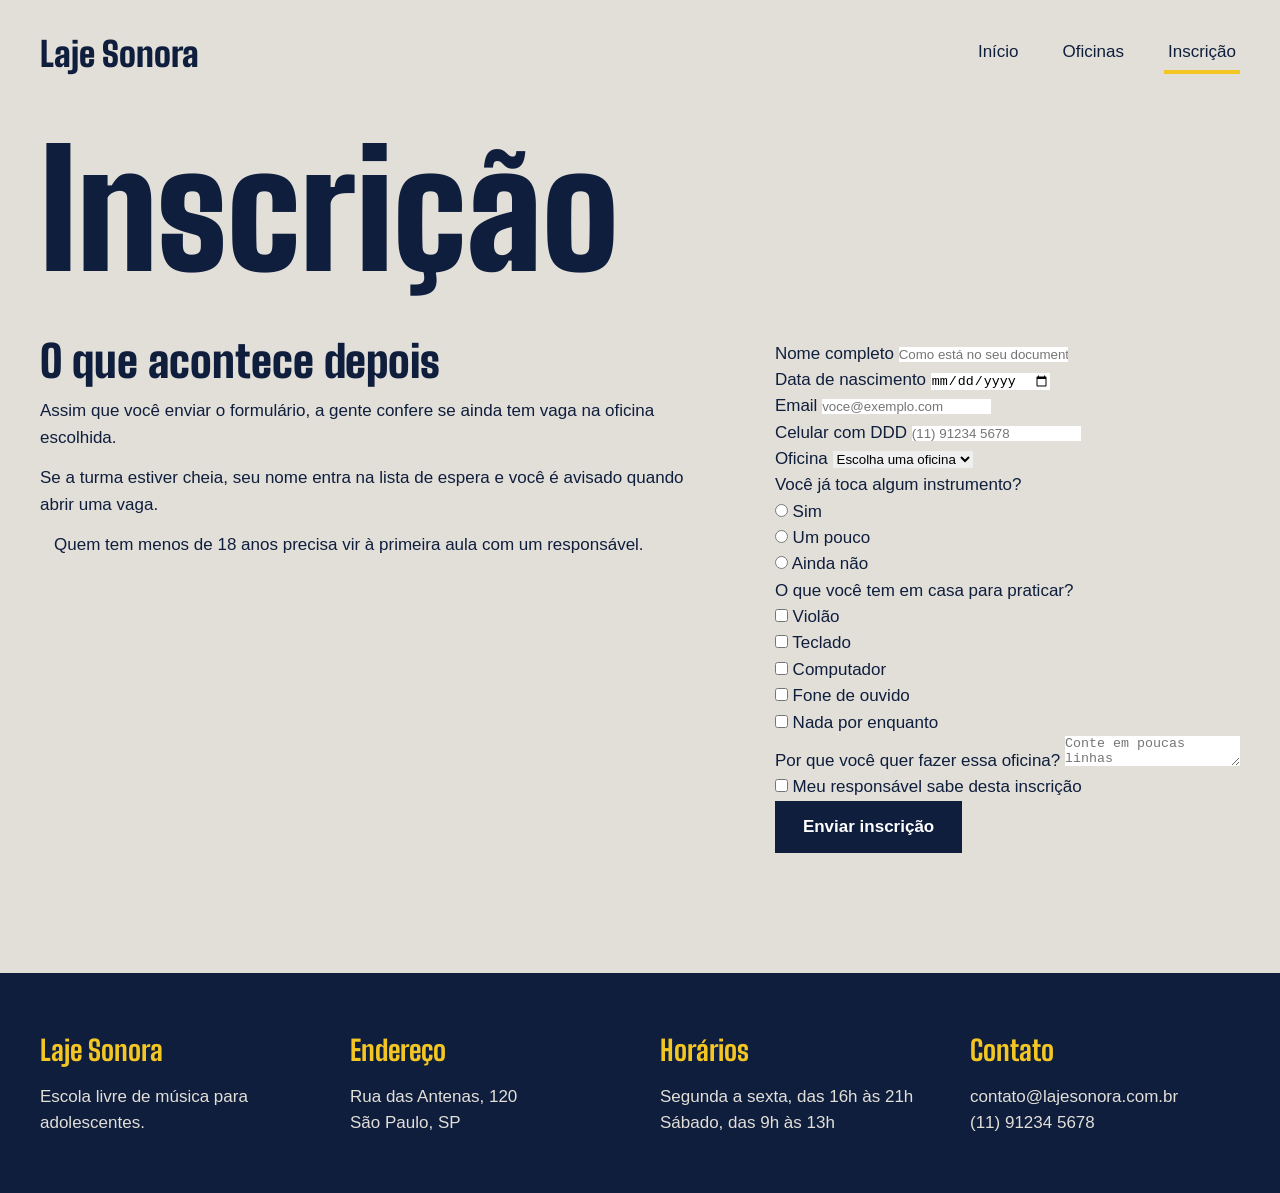
==== inscricao.html @ f1af2e34 "correçao do html" ====
<!DOCTYPE html>
<html lang="pt-BR">
<head>
    <meta charset="UTF-8">
    <meta name="viewport" content="width=device-width, initial-scale=1.0">
    <title>Laje Sonora | Inscrição</title>
    <link rel="preconnect" href="https://fonts.googleapis.com">
    <link rel="preconnect" href="https://fonts.gstatic.com" crossorigin>
    <link href="https://fonts.googleapis.com/css2?family=Big+Shoulders:opsz,wght@10..72,100..900&display=swap" rel="stylesheet">
    <link rel="stylesheet" href="inscricao.css">
</head>
<body>
    <header class="conteudo topo">
        <a class="logo" href="index.html">Laje Sonora</a>
        <nav class="menu">
            <a href="index.html">Início</a>
            <a href="oficinas.html">Oficinas</a>
            <a href="inscricao.html" class="atual">Inscrição</a>
        </nav>
    </header>

    <main class="conteudo">
        <h1 class="titulo-pagina">Inscrição</h1>
        <div class="inscricao">
            <section class="explicacao">
                <h2>O que acontece depois</h2>
                <p>Assim que você enviar o formulário, a gente confere se ainda tem vaga na oficina escolhida.</p>
                <p>Se a turma estiver cheia, seu nome entra na lista de espera e você é avisado quando abrir uma vaga.</p>
                <p class="aviso">Quem tem menos de 18 anos precisa vir à primeira aula com um responsável.</p>
            </section>

            <form class="formulario" action="#" method="post">

                <div class="linha">
                    <div class="campo">
                        <label for="nome">Nome completo</label>
                        <input
                            type="text"
                            id="nome"
                            name="nome"
                            placeholder="Como está no seu documento"
                            required
                        >
                    </div>

                    <div class="campo">
                        <label for="nascimento">Data de nascimento</label>
                        <input
                            type="date"
                            id="nascimento"
                            name="nascimento"
                            required
                        >
                    </div>
                </div>

                <div class="linha">
                    <div class="campo">
                        <label for="email">Email</label>
                        <input
                            type="email"
                            id="email"
                            name="email"
                            placeholder="voce@exemplo.com"
                            required
                        >
                    </div>

                    <div class="campo">
                        <label for="telefone">Celular com DDD</label>
                        <input
                            type="tel"
                            id="telefone"
                            name="telefone"
                            placeholder="(11) 91234 5678"
                            required
                        >
                    </div>
                </div>

                <div class="campo">
                    <label for="oficina">Oficina</label>
                    <select id="oficina" name="oficina" required>
                        <option value="">Escolha uma oficina</option>
                        <option value="violao">Violão do zero</option>
                        <option value="beats">Produção de beats</option>
                        <option value="canto">Canto em grupo</option>
                        <option value="teclado">Teclado e harmonia</option>
                        <option value="bateria">Bateria e percussão</option>
                        <option value="gravacao">Gravação no celular</option>
                    </select>
                </div>

                <fieldset class="grupo">
                    <legend>Você já toca algum instrumento?</legend>

                    <div class="opcoes">
                        <div class="opcao">
                            <input type="radio" id="tocaSim" name="toca" value="sim">
                            <label for="tocaSim">Sim</label>
                        </div>

                        <div class="opcao">
                            <input type="radio" id="tocaPouco" name="toca" value="pouco">
                            <label for="tocaPouco">Um pouco</label>
                        </div>

                        <div class="opcao">
                            <input type="radio" id="tocaNao" name="toca" value="nao">
                            <label for="tocaNao">Ainda não</label>
                        </div>
                    </div>
                </fieldset>

                <fieldset class="grupo">
                    <legend>O que você tem em casa para praticar?</legend>

                    <div class="opcoes">
                        <div class="opcao">
                            <input type="checkbox" id="temViolao" name="tem" value="violao">
                            <label for="temViolao">Violão</label>
                        </div>

                        <div class="opcao">
                            <input type="checkbox" id="temTeclado" name="tem" value="teclado">
                            <label for="temTeclado">Teclado</label>
                        </div>

                        <div class="opcao">
                            <input type="checkbox" id="temComputador" name="tem" value="computador">
                            <label for="temComputador">Computador</label>
                        </div>

                        <div class="opcao">
                            <input type="checkbox" id="temFone" name="tem" value="fone">
                            <label for="temFone">Fone de ouvido</label>
                        </div>

                        <div class="opcao">
                            <input type="checkbox" id="temNada" name="tem" value="nada">
                            <label for="temNada">Nada por enquanto</label>
                        </div>
                    </div>
                </fieldset>

                <div class="campo">
                    <label for="motivo">Por que você quer fazer essa oficina?</label>
                    <textarea
                        id="motivo"
                        name="motivo"
                        placeholder="Conte em poucas linhas"
                    ></textarea>
                </div>

                <div class="opcao">
                    <input
                        type="checkbox"
                        id="responsavel"
                        name="responsavel"
                        required
                    >
                    <label for="responsavel">Meu responsável sabe desta inscrição</label>
                </div>

                <div>
                    <button class="botao" type="submit">Enviar inscrição</button>
                </div>

            </form>
        </div>
    </main>

    <footer class="rodape">
        <div class="conteudo rodape-colunas">
            <div class="rodape-coluna">
                <h4>Laje Sonora</h4>
                <p>Escola livre de música para adolescentes.</p>
            </div>
            <div class="rodape-coluna">
                <h4>Endereço</h4>
                <p>Rua das Antenas, 120 <br> São Paulo, SP</p>
            </div>
            <div class="rodape-coluna">
                <h4>Horários</h4>
                <p>Segunda a sexta, das 16h às 21h <br> Sábado, das 9h às 13h</p>
            </div>
            <div class="rodape-coluna">
                <h4>Contato</h4>
                <p>contato@lajesonora.com.br <br> (11) 91234 5678</p>
            </div>
        </div>
    </footer>
</body>
</html>
---- inscricao.css ----
* {
    margin: 0px;
    padding: 0px;
    border: 0px;
}

:root{
    --concreto: #E2DFD8;
    --concreto-escuro: #CBC7BE;
    --tinta: #0F1E3D;
    --caixa-dagua: #1F5FBF;
    --fita: #F3C623;
    --branco: #FFFFFF;

    --fonte-cartaz: Big Shoulders, Arial Narrow, sans-serif;
    --fonte-texto: Archivo, Arial, sans-serif;                  
    
}

    body{
    background-color: var(--concreto);
    color: var(--tinta);
    font-family: var(--fonte-texto);
    font-size: 17px;
    line-height: 1.55;
}
    a{
        color: inherit;
    }

    h1, h2, h3{
        font-family: var(--fonte-cartaz);
        font-weight: 900;
        line-height: 0.95;
    }

    .conteudo{
        margin-inline: auto;
        padding-inline: 32px;
        max-width: 1200px;

    }

    .topo{
        padding-block: 28px;
        display: flex;
        justify-content: space-between;
        align-items: center;
    }
     
    .logo{
         font-family: var(--fonte-cartaz);
         font-size: 34px;
         font-weight: 900;
         text-decoration: none;
    }
    
    .menu{
        display: flex;
        gap: 36px;
    }

    .menu a{
        font-weight: 600px;
        text-decoration: none;
        padding: 4px;
        border-bottom: 4px solid transparent;
    }

    .menu a:hover{
       border-bottom-color: var(--tinta);
    }

    .menu a.atual{
        border-bottom-color: var(--fita);
    }

.botao {
    background: var(--tinta);
    color: var(--branco);
    font-weight: 700;
    text-decoration: none;
    padding: 16px 28px;
    border: none;
    font-family: var(--fonte-texto);
    font-size: 17px;
    cursor: pointer;
}

.botao:hover {
    background: var(--caixa-dagua);
}


.secao{
    margin-top: 96px;
}

.titulo-secao{
    font-size: 64px;
    margin-bottom: 32px;
}

.cards{
    display: flex;
    flex-wrap: wrap;
    gap: 24px;
}
.card{
    background: var(--branco);
    border: 3px solid var(--tinta);
    flex: 1 1 340px;
}

.card .foto{
    height: 170px;
}

.foto{
    background: var(--concreto-escuro);
}

.foto-azul{
    background: var(--caixa-dagua);
}

.foto-amarela{
    background: var(--fita);
}

.foto-tinta{
    background: var(--tinta);
}

.card-texto{
    padding: 24px;
}

.card h3{
    font-size: 36px;
     margin-bottom: 12px;
}


.card-info{
    margin-top: 20px;
    padding: 16px;
    border-top: 3px solid var(--concreto-escuro);
    font-weight: 600;
    font-size: 15px;
    display: flex;
    justify-content: space-between;
    align-items: center;
}


.passos{
    display: flex;
    gap: 24px;
}
.passo{
     border-top: 6px solid var(--tinta);
     padding-top: 20px;
}

.passo-numero{
    font-family: var(--fonte-cartaz);
    font-size: 96px;
    font-weight: 900;
    line-height: 1;
    color: var(--caixa-dagua);
}

.passo h3{
    font-size: 32px;
    margin-block: 32px 12px;
}

.rodape{
    margin-top: 120px;
    background: var(--tinta);
    color: var(--concreto);
    padding-top: 56px;
    padding-bottom: 56px;
}

.rodape-colunas{
    display: flex;
    gap: 40px;
}

.rodape-coluna {
    flex: 1;
}

.rodape h4 {
    font-family: var(--fonte-cartaz);
    font-size: 28px;
    color: var(--fita);
    margin-bottom: 12px;
}

.titulo-pagina{
        font-size: 160px;
        margin-top: 24px;
}

.subtitulo-pagina{
    font-size: 22px;
    max-width: 640px;
    margin-top: 16px;
}

.filtros{
    margin-top: 48px;
    display: flex;
    gap: 12px;
}

.filtro{
    border: 2px, var(--tinta);
    padding-top: 8px;
    padding-bottom: 8px;
    padding-right: 18px;
    padding-left: 18px;
    font-weight: 600;
    font-size: 15px;
}



.filtro.ativo{
    background: var(--tinta);
    color: var(--branco);
}

.lista{
    margin-top: 40px;
}

.oficina{
    padding-block: 32px;
    border-top: 3px, var(--tinta);
    display: flex;
    justify-content: center;
    gap: 40px;
}

.oficina .foto{
    width: 240px;
    height: 170px;
    flex-shrink: 0

}

.oficina-texto{
    flex: 1;
}

.oficina h2{
    font-size: 48px;
    margin-bottom: 10px;
}

.etiquetas{
    margin-top: 16px;
    display: flex;
    gap: 8px;
}

.etiqueta{
    background: var(--branco);
    padding: 4px 12px;
    font-size: 14px;
    font-weight: 600;
}

.oficinas-detalhes{
    width: 220px;
    font-size: 15px;
    display: flex;
    flex-direction: column;
    gap: 6px;
}
.oficina-detalhes strong{
    font-size: 17px;
}

.oficina-detalhes a{
    margin-top: 10px;
    font-weight: 700;
}   

.inscricao{
    margin-top: 56px;
    display: flex;
    gap: 72px;
}

.explicacao{
    flex: 1;
}

.explicacao h2{
    font-size: 44px;
    margin-bottom: 16px;
}

.explicacao p + p{
    margin-top: 14px;

}

.explicacao .aviso{
     margin: 14px;
}
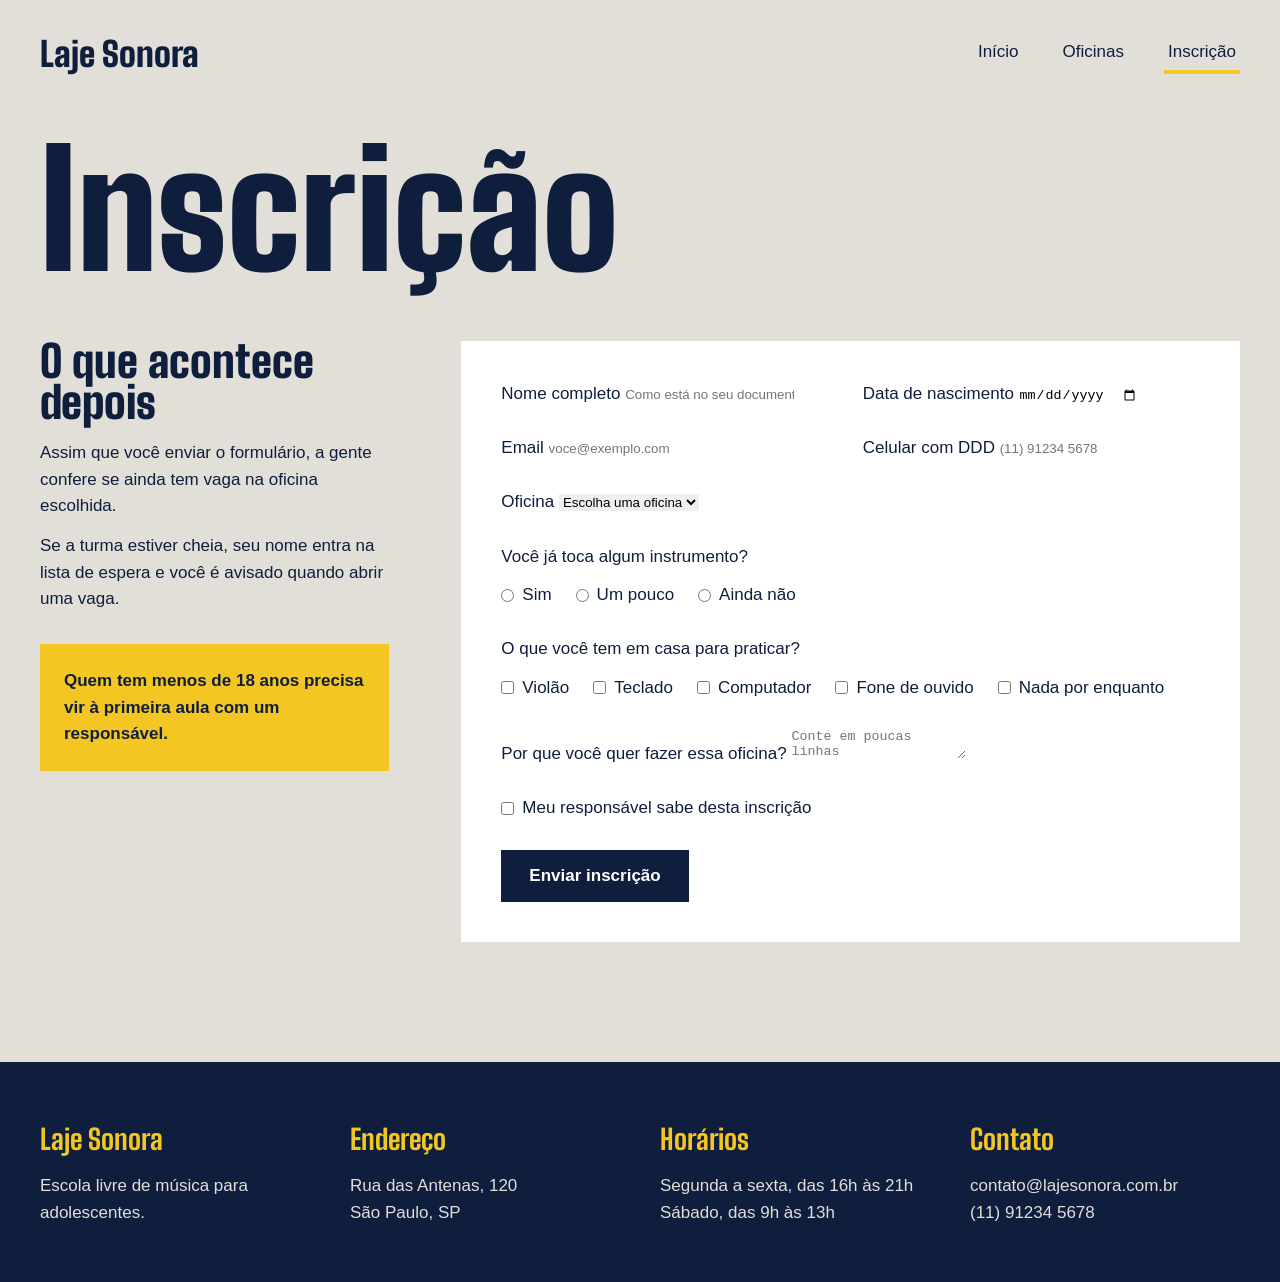
==== commit 8ca810b2: "“Layout do formulário com flex”" ====
--- a/inscricao.html
+++ b/inscricao.html
@@ -174,7 +174,7 @@
     <footer class="rodape">
         <div class="conteudo rodape-colunas">
             <div class="rodape-coluna">
-                <h4>Laje Sonora</h4>
+                <h4>Laje Sonora</h4>    
                 <p>Escola livre de música para adolescentes.</p>
             </div>
             <div class="rodape-coluna">
--- a/inscricao.css
+++ b/inscricao.css
@@ -312,5 +312,49 @@
 }
 
 .explicacao .aviso{
-     margin: 14px;
+     margin-top: 32px;
+    padding: 24px;
+    background: var(--fita);
+    font-weight: 600;
+}
+
+.formulario{
+    background-color: var(--branco);
+    border: 3px, var(--tinta);
+    padding: 40px;
+    flex: 2;
+    display: flex;
+    flex-direction: column;
+    gap: 28px;
+
+}
+.linha{
+    display: flex;
+    flex-direction: row;
+    gap: 24px;
+
+}
+
+.campo{
+    flex: 1;
+    flex-direction: column;
+    gap: 8px;
+}
+
+.grupo legend{
+    display: block;
+    padding-bottom: 12px;
+
+}
+
+.opcoes{
+    display: flex;
+    gap: 24px;
+
+}
+
+.opcao{
+    display: flex;
+    align-items: center;
+    gap: 8px;
 }
